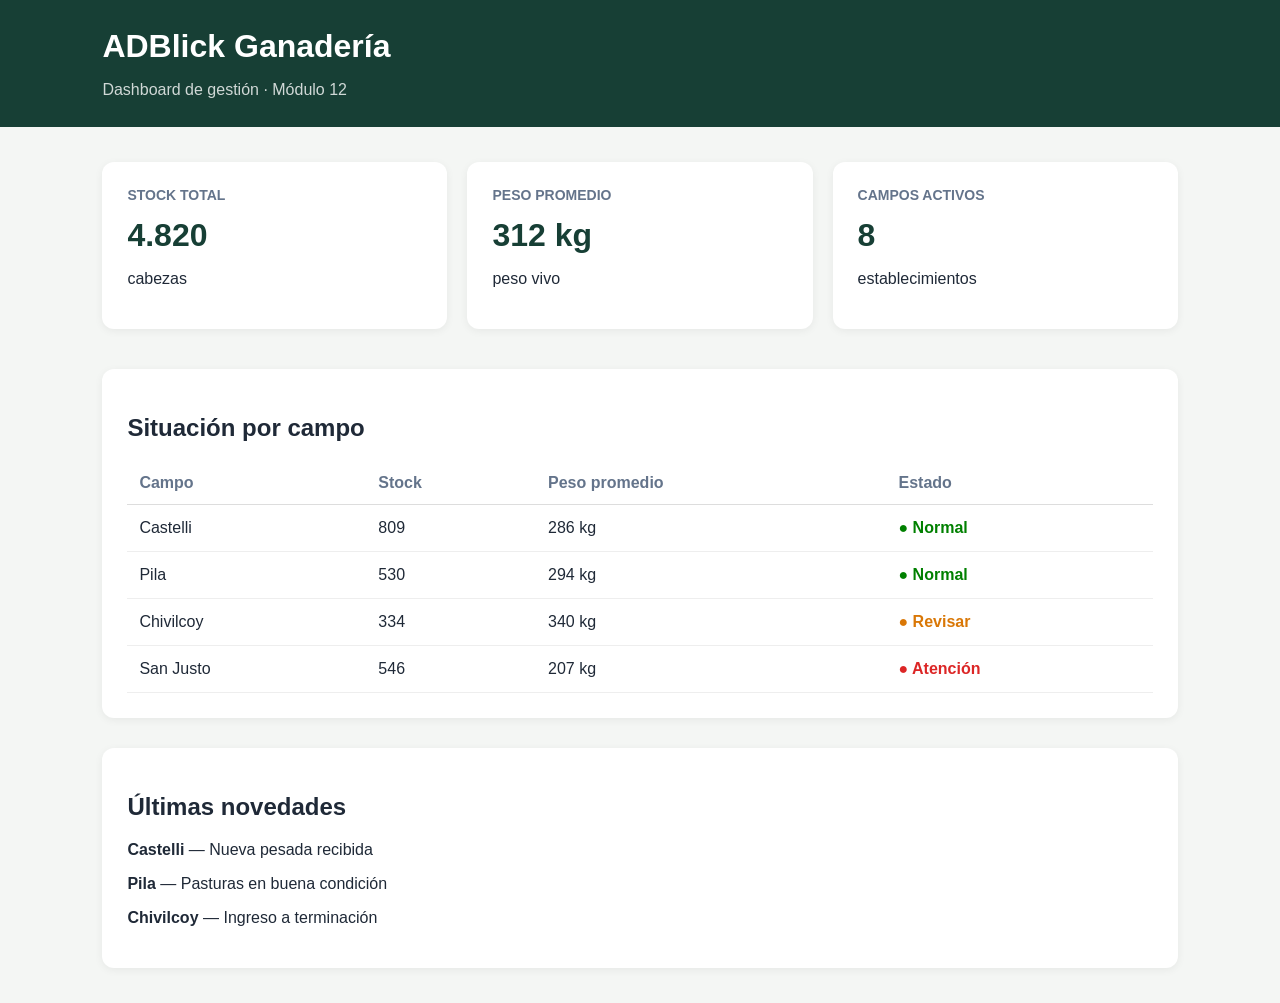
==== index.html @ cf49904d "Create index.html Primera versión del dashboard" ====
<!DOCTYPE html>
<html lang="es">
<head>
  <meta charset="UTF-8">
  <meta name="viewport" content="width=device-width, initial-scale=1.0">
  <title>ADBlick Ganadería</title>

  <style>
    body {
      font-family: Arial, sans-serif;
      margin: 0;
      background: #f4f6f4;
      color: #1f2937;
    }

    header {
      background: #173f35;
      color: white;
      padding: 28px 8%;
    }

    header h1 {
      margin: 0;
    }

    header p {
      margin-bottom: 0;
      opacity: 0.8;
    }

    main {
      width: 84%;
      margin: 35px auto;
    }

    .cards {
      display: flex;
      gap: 20px;
      margin-bottom: 40px;
    }

    .card {
      background: white;
      padding: 25px;
      border-radius: 12px;
      flex: 1;
      box-shadow: 0 2px 8px rgba(0,0,0,0.06);
    }

    .card h3 {
      margin-top: 0;
      font-size: 14px;
      color: #64748b;
    }

    .number {
      font-size: 32px;
      font-weight: bold;
      color: #173f35;
    }

    section {
      background: white;
      padding: 25px;
      border-radius: 12px;
      margin-bottom: 30px;
      box-shadow: 0 2px 8px rgba(0,0,0,0.06);
    }

    table {
      width: 100%;
      border-collapse: collapse;
    }

    th {
      text-align: left;
      color: #64748b;
      padding: 12px;
      border-bottom: 1px solid #ddd;
    }

    td {
      padding: 14px 12px;
      border-bottom: 1px solid #eee;
    }

    .ok {
      color: green;
      font-weight: bold;
    }

    .warning {
      color: #d97706;
      font-weight: bold;
    }

    .alert {
      color: #dc2626;
      font-weight: bold;
    }
  </style>
</head>

<body>

<header>
  <h1>ADBlick Ganadería</h1>
  <p>Dashboard de gestión · Módulo 12</p>
</header>

<main>

  <div class="cards">

    <div class="card">
      <h3>STOCK TOTAL</h3>
      <div class="number">4.820</div>
      <p>cabezas</p>
    </div>

    <div class="card">
      <h3>PESO PROMEDIO</h3>
      <div class="number">312 kg</div>
      <p>peso vivo</p>
    </div>

    <div class="card">
      <h3>CAMPOS ACTIVOS</h3>
      <div class="number">8</div>
      <p>establecimientos</p>
    </div>

  </div>


  <section>

    <h2>Situación por campo</h2>

    <table>

      <tr>
        <th>Campo</th>
        <th>Stock</th>
        <th>Peso promedio</th>
        <th>Estado</th>
      </tr>

      <tr>
        <td>Castelli</td>
        <td>809</td>
        <td>286 kg</td>
        <td class="ok">● Normal</td>
      </tr>

      <tr>
        <td>Pila</td>
        <td>530</td>
        <td>294 kg</td>
        <td class="ok">● Normal</td>
      </tr>

      <tr>
        <td>Chivilcoy</td>
        <td>334</td>
        <td>340 kg</td>
        <td class="warning">● Revisar</td>
      </tr>

      <tr>
        <td>San Justo</td>
        <td>546</td>
        <td>207 kg</td>
        <td class="alert">● Atención</td>
      </tr>

    </table>

  </section>


  <section>

    <h2>Últimas novedades</h2>

    <p><strong>Castelli</strong> — Nueva pesada recibida</p>
    <p><strong>Pila</strong> — Pasturas en buena condición</p>
    <p><strong>Chivilcoy</strong> — Ingreso a terminación</p>

  </section>

</main>

</body>
</html>
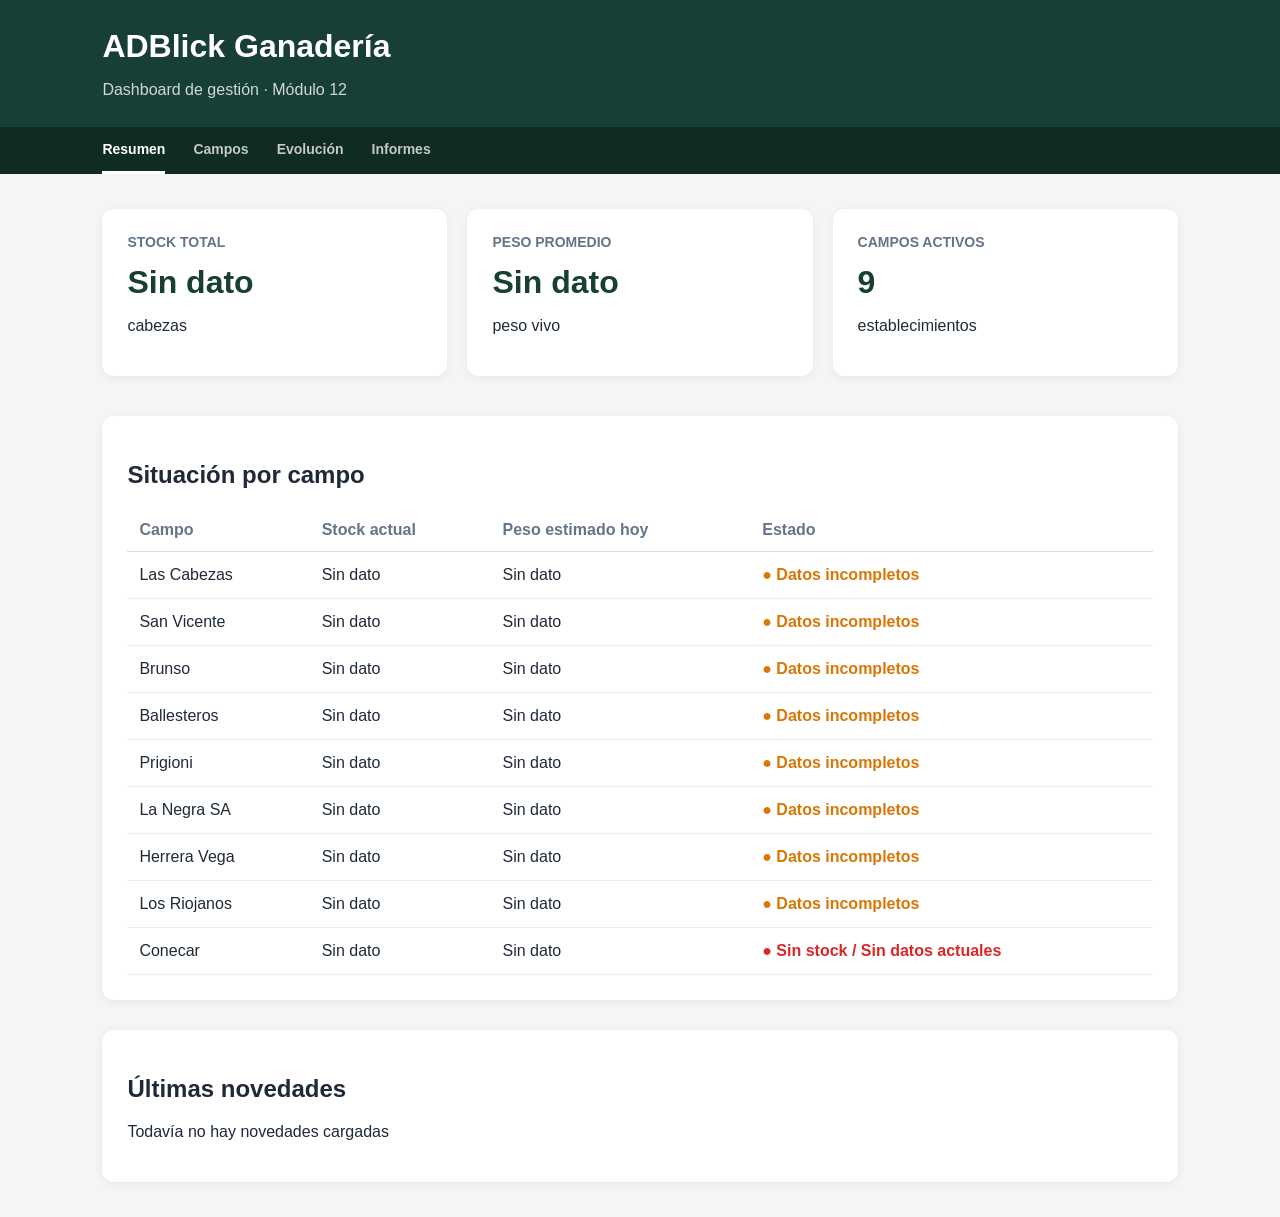
==== commit 3b630e94: "Agregar fichas individuales de campos y datos reales de ingreso" ====
--- a/index.html
+++ b/index.html
@@ -4,101 +4,7 @@
   <meta charset="UTF-8">
   <meta name="viewport" content="width=device-width, initial-scale=1.0">
   <title>ADBlick Ganadería</title>
-
-  <style>
-    body {
-      font-family: Arial, sans-serif;
-      margin: 0;
-      background: #f4f6f4;
-      color: #1f2937;
-    }
-
-    header {
-      background: #173f35;
-      color: white;
-      padding: 28px 8%;
-    }
-
-    header h1 {
-      margin: 0;
-    }
-
-    header p {
-      margin-bottom: 0;
-      opacity: 0.8;
-    }
-
-    main {
-      width: 84%;
-      margin: 35px auto;
-    }
-
-    .cards {
-      display: flex;
-      gap: 20px;
-      margin-bottom: 40px;
-    }
-
-    .card {
-      background: white;
-      padding: 25px;
-      border-radius: 12px;
-      flex: 1;
-      box-shadow: 0 2px 8px rgba(0,0,0,0.06);
-    }
-
-    .card h3 {
-      margin-top: 0;
-      font-size: 14px;
-      color: #64748b;
-    }
-
-    .number {
-      font-size: 32px;
-      font-weight: bold;
-      color: #173f35;
-    }
-
-    section {
-      background: white;
-      padding: 25px;
-      border-radius: 12px;
-      margin-bottom: 30px;
-      box-shadow: 0 2px 8px rgba(0,0,0,0.06);
-    }
-
-    table {
-      width: 100%;
-      border-collapse: collapse;
-    }
-
-    th {
-      text-align: left;
-      color: #64748b;
-      padding: 12px;
-      border-bottom: 1px solid #ddd;
-    }
-
-    td {
-      padding: 14px 12px;
-      border-bottom: 1px solid #eee;
-    }
-
-    .ok {
-      color: green;
-      font-weight: bold;
-    }
-
-    .warning {
-      color: #d97706;
-      font-weight: bold;
-    }
-
-    .alert {
-      color: #dc2626;
-      font-weight: bold;
-    }
-  </style>
+  <link rel="stylesheet" href="css/estilos.css">
 </head>
 
 <body>
@@ -108,30 +14,16 @@
   <p>Dashboard de gestión · Módulo 12</p>
 </header>
 
+<nav class="navbar">
+  <a href="index.html" class="active">Resumen</a>
+  <a href="campos.html">Campos</a>
+  <a href="evolucion.html">Evolución</a>
+  <a href="informes.html">Informes</a>
+</nav>
+
 <main>
 
-  <div class="cards">
-
-    <div class="card">
-      <h3>STOCK TOTAL</h3>
-      <div class="number">4.820</div>
-      <p>cabezas</p>
-    </div>
-
-    <div class="card">
-      <h3>PESO PROMEDIO</h3>
-      <div class="number">312 kg</div>
-      <p>peso vivo</p>
-    </div>
-
-    <div class="card">
-      <h3>CAMPOS ACTIVOS</h3>
-      <div class="number">8</div>
-      <p>establecimientos</p>
-    </div>
-
-  </div>
-
+  <div class="cards" id="cards"></div>
 
   <section>
 
@@ -141,38 +33,12 @@
 
       <tr>
         <th>Campo</th>
-        <th>Stock</th>
-        <th>Peso promedio</th>
+        <th>Stock actual</th>
+        <th>Peso estimado hoy</th>
         <th>Estado</th>
       </tr>
 
-      <tr>
-        <td>Castelli</td>
-        <td>809</td>
-        <td>286 kg</td>
-        <td class="ok">● Normal</td>
-      </tr>
-
-      <tr>
-        <td>Pila</td>
-        <td>530</td>
-        <td>294 kg</td>
-        <td class="ok">● Normal</td>
-      </tr>
-
-      <tr>
-        <td>Chivilcoy</td>
-        <td>334</td>
-        <td>340 kg</td>
-        <td class="warning">● Revisar</td>
-      </tr>
-
-      <tr>
-        <td>San Justo</td>
-        <td>546</td>
-        <td>207 kg</td>
-        <td class="alert">● Atención</td>
-      </tr>
+      <tbody id="tablaCampos"></tbody>
 
     </table>
 
@@ -183,13 +49,13 @@
 
     <h2>Últimas novedades</h2>
 
-    <p><strong>Castelli</strong> — Nueva pesada recibida</p>
-    <p><strong>Pila</strong> — Pasturas en buena condición</p>
-    <p><strong>Chivilcoy</strong> — Ingreso a terminación</p>
+    <div id="novedades"></div>
 
   </section>
 
 </main>
 
+<script src="js/app.js"></script>
+
 </body>
 </html>
--- a/css/estilos.css
+++ b/css/estilos.css
@@ -0,0 +1,208 @@
+body {
+  font-family: Arial, sans-serif;
+  margin: 0;
+  background: #f4f6f4;
+  color: #1f2937;
+}
+
+header {
+  background: #173f35;
+  color: white;
+  padding: 28px 8%;
+}
+
+header h1 {
+  margin: 0;
+}
+
+header p {
+  margin-bottom: 0;
+  opacity: 0.8;
+}
+
+.navbar {
+  background: #0f2b23;
+  padding: 0 8%;
+  display: flex;
+  gap: 28px;
+}
+
+.navbar a {
+  color: white;
+  text-decoration: none;
+  font-size: 14px;
+  font-weight: 600;
+  padding: 14px 0;
+  opacity: 0.75;
+  border-bottom: 3px solid transparent;
+}
+
+.navbar a:hover {
+  opacity: 1;
+}
+
+.navbar a.active {
+  opacity: 1;
+  border-bottom: 3px solid white;
+}
+
+main {
+  width: 84%;
+  margin: 35px auto;
+}
+
+.cards {
+  display: flex;
+  gap: 20px;
+  margin-bottom: 40px;
+}
+
+.card {
+  background: white;
+  padding: 25px;
+  border-radius: 12px;
+  flex: 1;
+  box-shadow: 0 2px 8px rgba(0,0,0,0.06);
+}
+
+.card h3 {
+  margin-top: 0;
+  font-size: 14px;
+  color: #64748b;
+}
+
+.number {
+  font-size: 32px;
+  font-weight: bold;
+  color: #173f35;
+}
+
+section {
+  background: white;
+  padding: 25px;
+  border-radius: 12px;
+  margin-bottom: 30px;
+  box-shadow: 0 2px 8px rgba(0,0,0,0.06);
+}
+
+table {
+  width: 100%;
+  border-collapse: collapse;
+}
+
+th {
+  text-align: left;
+  color: #64748b;
+  padding: 12px;
+  border-bottom: 1px solid #ddd;
+}
+
+td {
+  padding: 14px 12px;
+  border-bottom: 1px solid #eee;
+}
+
+.ok {
+  color: green;
+  font-weight: bold;
+}
+
+.warning {
+  color: #d97706;
+  font-weight: bold;
+}
+
+.alert {
+  color: #dc2626;
+  font-weight: bold;
+}
+
+.proximamente {
+  text-align: center;
+  padding: 60px 20px;
+  color: #64748b;
+}
+
+.proximamente h2 {
+  color: #173f35;
+  margin-bottom: 10px;
+}
+
+.volver-link {
+  display: inline-block;
+  margin: 25px 0 0;
+  color: #173f35;
+  font-weight: 600;
+  text-decoration: none;
+}
+
+.volver-link:hover {
+  text-decoration: underline;
+}
+
+.campos-grid {
+  display: grid;
+  grid-template-columns: repeat(auto-fill, minmax(260px, 1fr));
+  gap: 20px;
+}
+
+.campo-card {
+  display: block;
+  background: white;
+  padding: 22px;
+  border-radius: 12px;
+  box-shadow: 0 2px 8px rgba(0,0,0,0.06);
+  color: inherit;
+  text-decoration: none;
+  transition: box-shadow 0.15s ease, transform 0.15s ease;
+}
+
+.campo-card:hover {
+  box-shadow: 0 4px 14px rgba(0,0,0,0.12);
+  transform: translateY(-2px);
+}
+
+.campo-card h3 {
+  margin: 0 0 14px;
+  color: #173f35;
+  font-size: 18px;
+}
+
+.dato-linea {
+  display: flex;
+  justify-content: space-between;
+  gap: 10px;
+  padding: 6px 0;
+  border-bottom: 1px solid #eee;
+  font-size: 14px;
+}
+
+.dato-linea span {
+  color: #64748b;
+}
+
+.dato-linea:last-of-type {
+  border-bottom: none;
+}
+
+.ver-detalle {
+  display: inline-block;
+  margin-top: 16px;
+  font-size: 13px;
+  font-weight: 600;
+  color: #173f35;
+}
+
+.ficha-titulo {
+  color: #173f35;
+  margin-bottom: 20px;
+}
+
+.novedad-item {
+  padding: 10px 0;
+  border-bottom: 1px solid #eee;
+}
+
+.novedad-item:last-child {
+  border-bottom: none;
+}
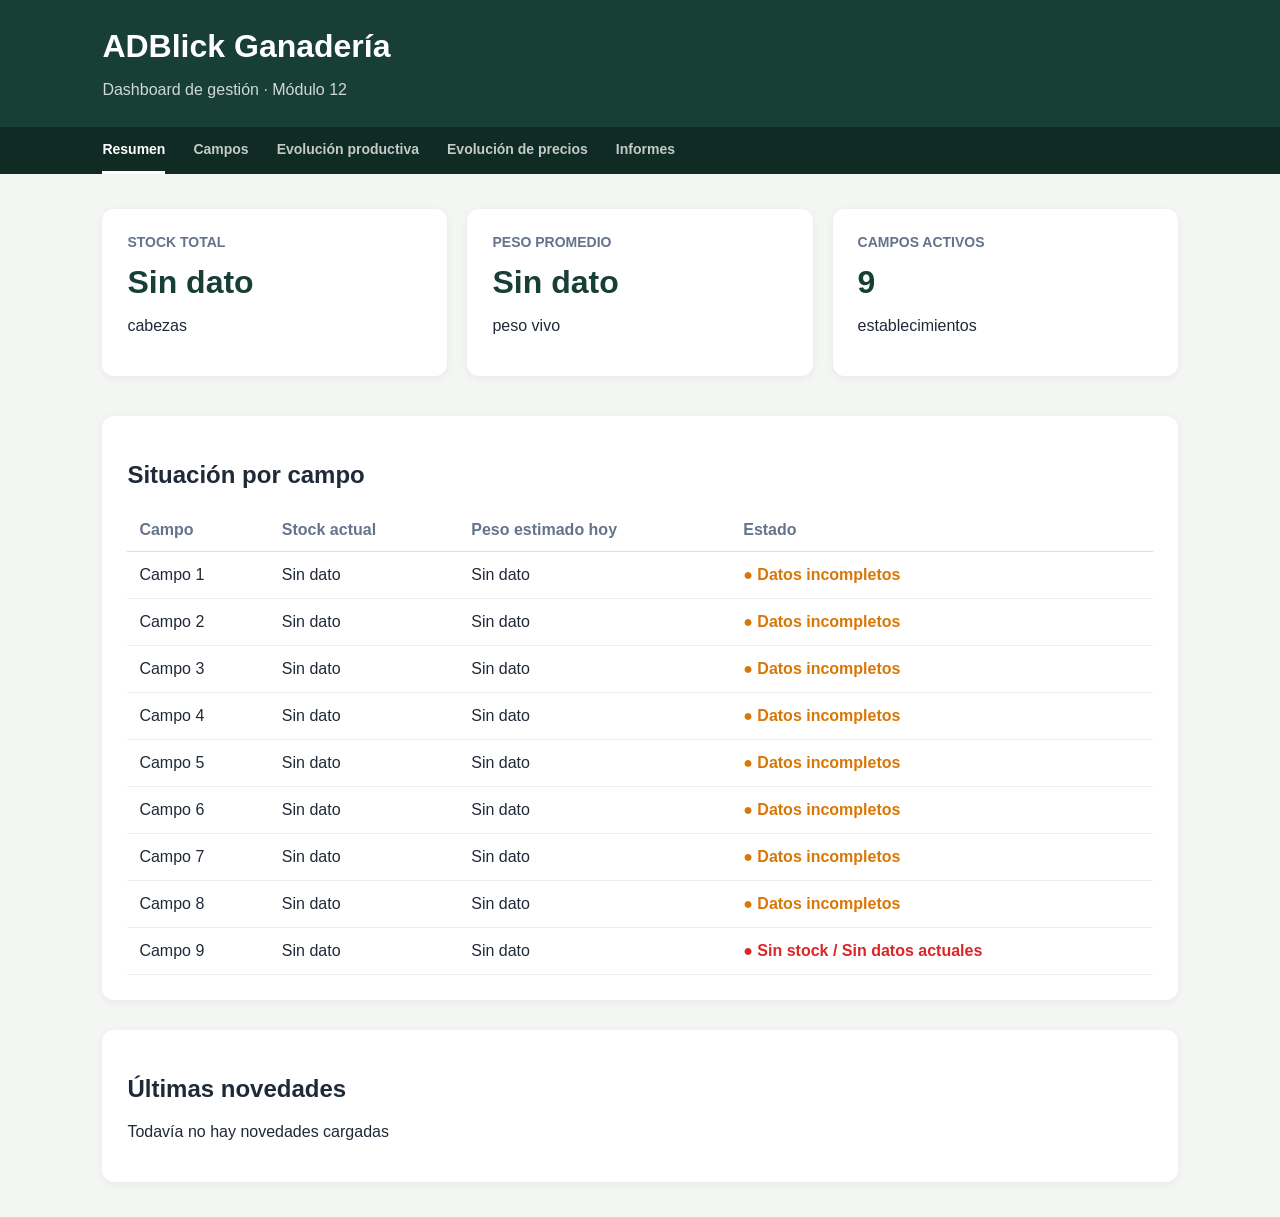
==== commit 4bd0a1b7: "Agregar evolución de precios y actualizador diario" ====
--- a/index.html
+++ b/index.html
@@ -17,7 +17,8 @@
 <nav class="navbar">
   <a href="index.html" class="active">Resumen</a>
   <a href="campos.html">Campos</a>
-  <a href="evolucion.html">Evolución</a>
+  <a href="evolucion.html">Evolución productiva</a>
+  <a href="precios.html">Evolución de precios</a>
   <a href="informes.html">Informes</a>
 </nav>
 
--- a/css/estilos.css
+++ b/css/estilos.css
@@ -206,3 +206,68 @@
 .novedad-item:last-child {
   border-bottom: none;
 }
+
+.selector-fila {
+  display: flex;
+  align-items: center;
+  gap: 12px;
+  margin-bottom: 20px;
+  flex-wrap: wrap;
+}
+
+.selector-fila label {
+  font-size: 14px;
+  font-weight: 600;
+  color: #64748b;
+}
+
+.selector-fila select {
+  font-family: inherit;
+  font-size: 14px;
+  padding: 8px 12px;
+  border-radius: 8px;
+  border: 1px solid #ddd;
+  background: white;
+  color: #1f2937;
+  min-width: 240px;
+}
+
+.filtros-rango {
+  display: flex;
+  gap: 8px;
+  margin-bottom: 20px;
+  flex-wrap: wrap;
+}
+
+.filtros-rango button {
+  font-family: inherit;
+  font-size: 13px;
+  font-weight: 600;
+  padding: 8px 16px;
+  border-radius: 20px;
+  border: 1px solid #ddd;
+  background: white;
+  color: #64748b;
+  cursor: pointer;
+}
+
+.filtros-rango button:hover {
+  border-color: #173f35;
+  color: #173f35;
+}
+
+.filtros-rango button.activo {
+  background: #173f35;
+  border-color: #173f35;
+  color: white;
+}
+
+.grafico-container {
+  position: relative;
+  height: 340px;
+}
+
+.subtitulo {
+  color: #64748b;
+  margin-top: -10px;
+}
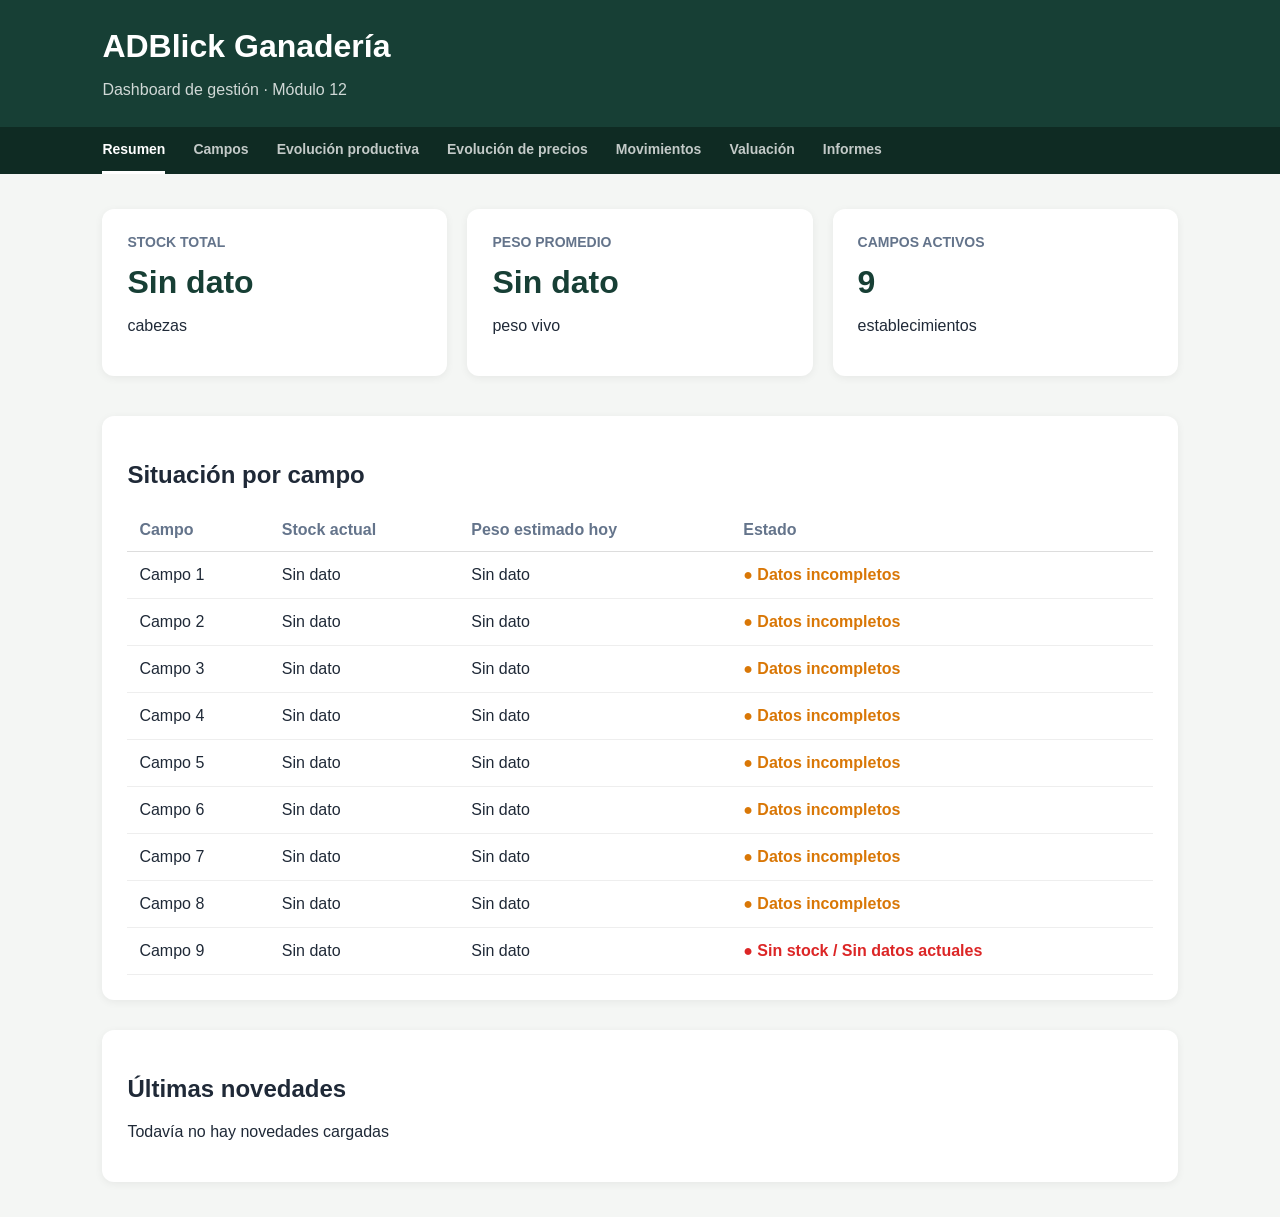
==== commit 9446ffc3: "Agregar secciones Movimientos y Valuación" ====
--- a/index.html
+++ b/index.html
@@ -19,6 +19,8 @@
   <a href="campos.html">Campos</a>
   <a href="evolucion.html">Evolución productiva</a>
   <a href="precios.html">Evolución de precios</a>
+  <a href="movimientos.html">Movimientos</a>
+  <a href="valuacion.html">Valuación</a>
   <a href="informes.html">Informes</a>
 </nav>
 
--- a/css/estilos.css
+++ b/css/estilos.css
@@ -271,3 +271,124 @@
   color: #64748b;
   margin-top: -10px;
 }
+
+.subnav-ficha {
+  display: flex;
+  gap: 24px;
+  margin: 20px 0 25px;
+  border-bottom: 1px solid #ddd;
+}
+
+.subnav-ficha a {
+  display: inline-block;
+  padding: 10px 2px;
+  color: #64748b;
+  text-decoration: none;
+  font-weight: 600;
+  font-size: 14px;
+  border-bottom: 3px solid transparent;
+}
+
+.subnav-ficha a:hover {
+  color: #173f35;
+}
+
+.subnav-ficha a.active {
+  color: #173f35;
+  border-bottom: 3px solid #173f35;
+}
+
+.card .etiqueta-dato {
+  display: inline-block;
+  margin-top: 8px;
+  font-size: 11px;
+  font-weight: 700;
+  letter-spacing: 0.03em;
+  text-transform: uppercase;
+  padding: 3px 8px;
+  border-radius: 20px;
+}
+
+.etiqueta-medido {
+  background: #e6f4ea;
+  color: #1a7a34;
+}
+
+.etiqueta-estimado {
+  background: #fdf1de;
+  color: #b4650a;
+}
+
+.link-descarga {
+  color: #173f35;
+  font-weight: 600;
+  text-decoration: none;
+  font-size: 13px;
+}
+
+.link-descarga:hover {
+  text-decoration: underline;
+}
+
+.sin-archivo {
+  color: #94a3b8;
+}
+
+.texto-introductorio {
+  color: #475569;
+  line-height: 1.6;
+}
+
+.filtros-grid {
+  display: flex;
+  gap: 16px;
+  flex-wrap: wrap;
+}
+
+.filtro-campo {
+  display: flex;
+  flex-direction: column;
+  gap: 6px;
+  min-width: 180px;
+}
+
+.filtro-campo label {
+  font-size: 12px;
+  font-weight: 600;
+  color: #64748b;
+  text-transform: uppercase;
+  letter-spacing: 0.02em;
+}
+
+.filtro-campo select,
+.filtro-campo input {
+  font-family: inherit;
+  font-size: 14px;
+  padding: 8px 12px;
+  border-radius: 8px;
+  border: 1px solid #ddd;
+  background: #f4f6f4;
+  color: #94a3b8;
+}
+
+.filtro-campo select:disabled,
+.filtro-campo input:disabled {
+  cursor: not-allowed;
+}
+
+.tabla-vacia {
+  text-align: center;
+  color: #94a3b8;
+  padding: 30px 12px !important;
+}
+
+.sin-datos-cargados {
+  text-align: center;
+  padding: 40px 20px;
+  color: #64748b;
+}
+
+.sin-datos-cargados h3 {
+  color: #173f35;
+  margin: 0 0 6px;
+}
